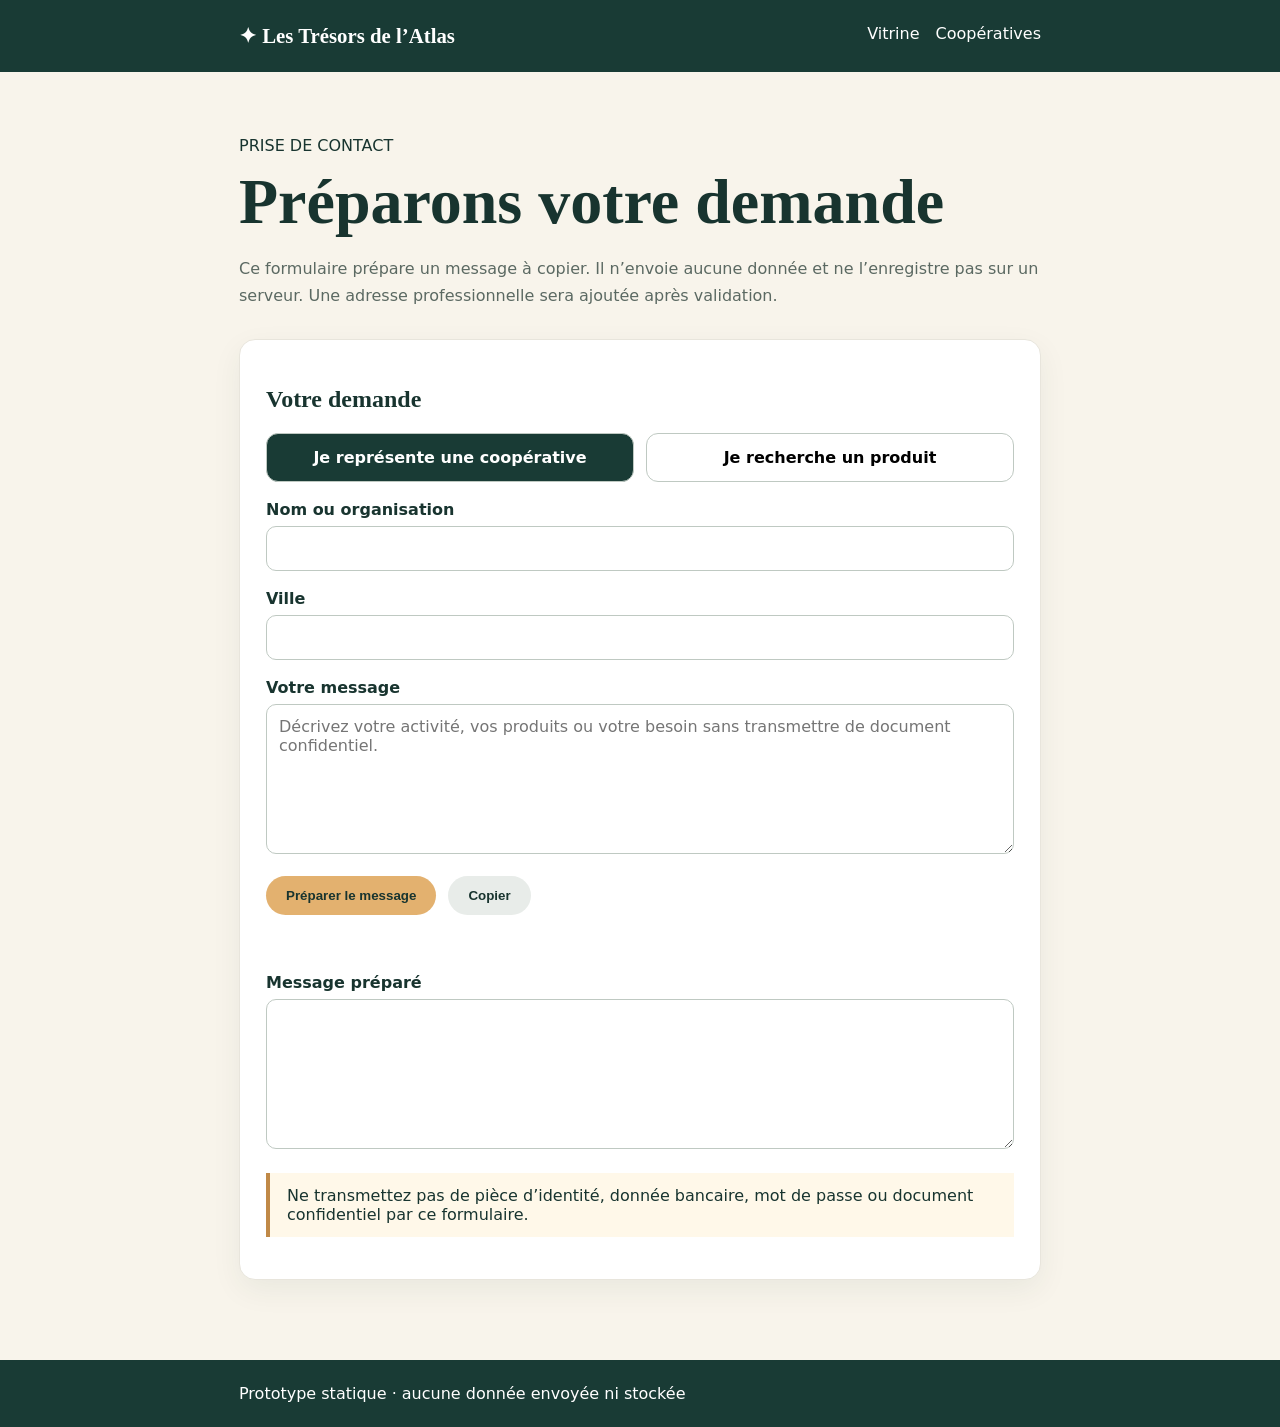
==== contact.html @ ab1c6336 "feat: add safe public contact experience" ====
<!doctype html>
<html lang="fr">
<head>
  <meta charset="utf-8">
  <meta name="viewport" content="width=device-width,initial-scale=1">
  <meta name="theme-color" content="#193b35">
  <title>Contact — Les Trésors de l’Atlas</title>
  <style>
    :root{font-family:system-ui,-apple-system,Segoe UI,sans-serif;color:#18342f;background:#f8f4eb}*{box-sizing:border-box}body{margin:0}a{color:inherit}header,footer{background:#193b35;color:#fff}nav,main,footer>div{max-width:850px;margin:auto;padding:24px}nav{display:flex;justify-content:space-between;gap:20px}.brand{font:700 1.3rem Georgia,serif;text-decoration:none}.links{display:flex;gap:16px}.links a{text-decoration:none}main{padding-top:64px;padding-bottom:80px}h1,h2{font-family:Georgia,serif}h1{font-size:clamp(2.2rem,6vw,4rem);margin:10px 0}.intro,.help{color:#5b6962;line-height:1.7}.panel{background:#fff;border:1px solid #e8e5dc;border-radius:16px;padding:26px;margin-top:30px;box-shadow:0 10px 30px #173c3010}.choice{display:grid;grid-template-columns:1fr 1fr;gap:12px}.choice button{padding:14px;border:1px solid #bfc9c2;border-radius:12px;background:#fff;font:inherit;font-weight:700;cursor:pointer}.choice button[aria-pressed=true]{background:#193b35;color:#fff}.field{margin-top:18px}label{display:block;font-weight:700;margin-bottom:7px}input,textarea{width:100%;border:1px solid #bfc9c2;border-radius:10px;padding:12px;font:inherit}textarea{min-height:150px;resize:vertical}.actions{display:flex;gap:12px;flex-wrap:wrap;margin-top:18px}.button{border:0;border-radius:999px;padding:12px 20px;background:#e3b16f;color:#18342f;font-weight:800;cursor:pointer}.button.secondary{background:#e8ece9}.notice{border-left:4px solid #c08947;background:#fff8e9;padding:13px 17px;margin-top:20px}.status{font-weight:700;min-height:24px}@media(max-width:650px){.choice{grid-template-columns:1fr}.links{font-size:.9rem}}
  </style>
</head>
<body>
  <header><nav><a class="brand" href="index.html">✦ Les Trésors de l’Atlas</a><div class="links"><a href="index.html">Vitrine</a><a href="cooperatives.html">Coopératives</a></div></nav></header>
  <main>
    <div>PRISE DE CONTACT</div>
    <h1>Préparons votre demande</h1>
    <p class="intro">Ce formulaire prépare un message à copier. Il n’envoie aucune donnée et ne l’enregistre pas sur un serveur. Une adresse professionnelle sera ajoutée après validation.</p>
    <section class="panel" aria-labelledby="formTitle">
      <h2 id="formTitle">Votre demande</h2>
      <div class="choice" role="group" aria-label="Votre profil">
        <button type="button" data-profile="cooperative" aria-pressed="true">Je représente une coopérative</button>
        <button type="button" data-profile="buyer" aria-pressed="false">Je recherche un produit</button>
      </div>
      <div class="field"><label for="name">Nom ou organisation</label><input id="name" autocomplete="name" maxlength="100"></div>
      <div class="field"><label for="city">Ville</label><input id="city" autocomplete="address-level2" maxlength="80"></div>
      <div class="field"><label for="message">Votre message</label><textarea id="message" maxlength="1200" placeholder="Décrivez votre activité, vos produits ou votre besoin sans transmettre de document confidentiel."></textarea></div>
      <div class="actions"><button class="button" id="prepare" type="button">Préparer le message</button><button class="button secondary" id="copy" type="button" disabled>Copier</button></div>
      <p class="status" id="status" role="status"></p>
      <div class="field"><label for="result">Message préparé</label><textarea id="result" readonly></textarea></div>
      <p class="notice">Ne transmettez pas de pièce d’identité, donnée bancaire, mot de passe ou document confidentiel par ce formulaire.</p>
    </section>
  </main>
  <footer><div>Prototype statique · aucune donnée envoyée ni stockée</div></footer>
  <script>
    let profile = 'cooperative';
    const buttons = document.querySelectorAll('[data-profile]');
    buttons.forEach(button => button.addEventListener('click', () => {
      profile = button.dataset.profile;
      buttons.forEach(item => item.setAttribute('aria-pressed', String(item === button)));
    }));
    document.querySelector('#prepare').addEventListener('click', () => {
      const name = document.querySelector('#name').value.trim();
      const city = document.querySelector('#city').value.trim();
      const details = document.querySelector('#message').value.trim();
      if (!name || !city || !details) {
        document.querySelector('#status').textContent = 'Complétez les trois champs avant de préparer le message.';
        return;
      }
      const subject = profile === 'cooperative' ? 'Proposition de référencement d’une coopérative' : 'Demande d’information sur un produit';
      const result = `${subject}\n\nNom ou organisation : ${name}\nVille : ${city}\n\n${details}\n\nJe souhaite être recontacté(e) au sujet du projet Les Trésors de l’Atlas.`;
      document.querySelector('#result').value = result;
      document.querySelector('#copy').disabled = false;
      document.querySelector('#status').textContent = 'Message prêt. Vérifiez-le avant de le copier.';
    });
    document.querySelector('#copy').addEventListener('click', async () => {
      try { await navigator.clipboard.writeText(document.querySelector('#result').value); document.querySelector('#status').textContent = 'Message copié.'; }
      catch { document.querySelector('#result').select(); document.querySelector('#status').textContent = 'Copie automatique indisponible : copiez le texte sélectionné.'; }
    });
  </script>
</body>
</html>
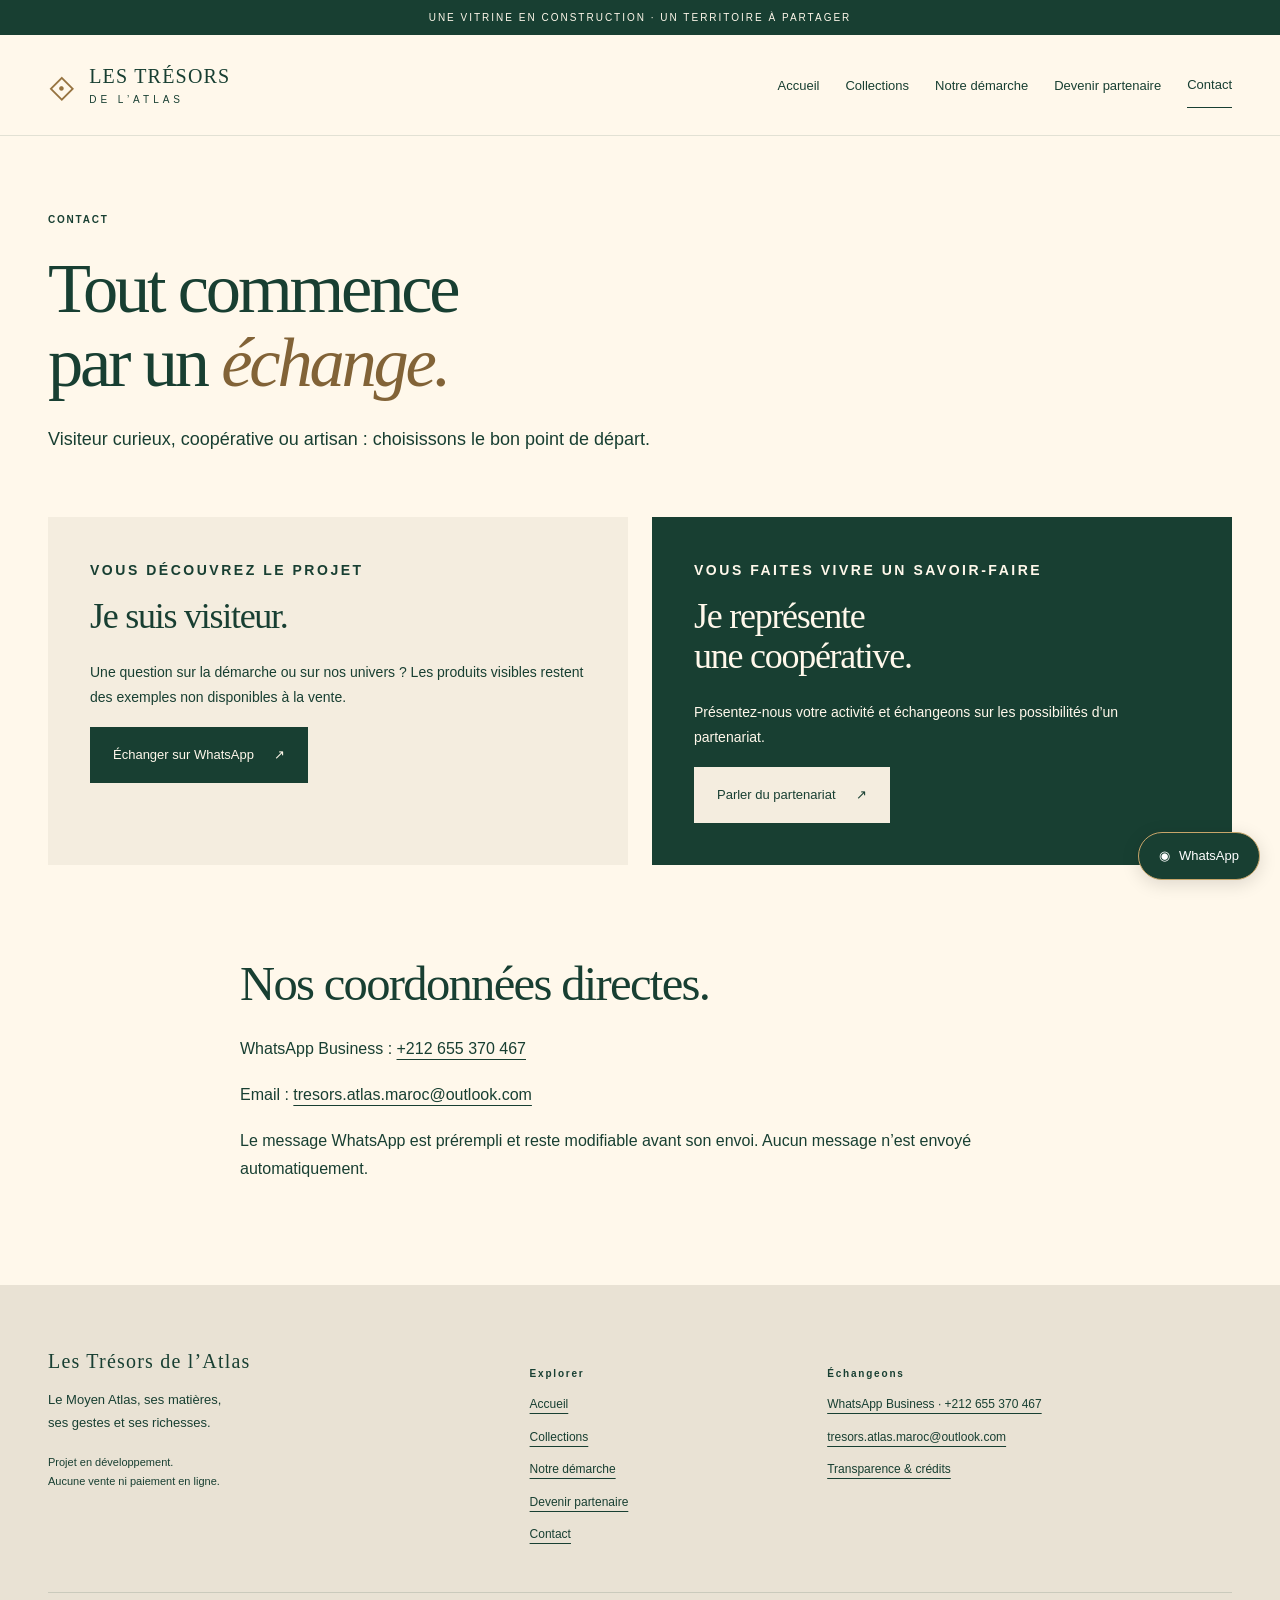
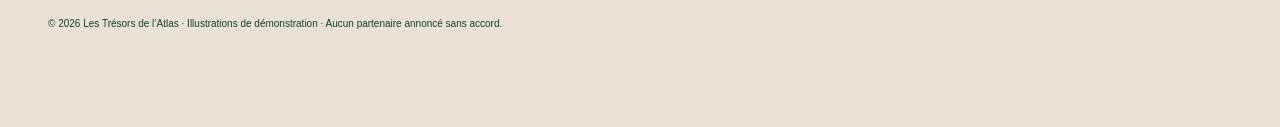
==== commit 5d4ae4fa: "Prepare Premium V3 showcase and gated Pages deployment" ====
--- a/contact.html
+++ b/contact.html
@@ -1,61 +1,56 @@
-<!doctype html>
-<html lang="fr">
+<!doctype html><html lang="fr">
 <head>
-  <meta charset="utf-8">
-  <meta name="viewport" content="width=device-width,initial-scale=1">
-  <meta name="theme-color" content="#193b35">
-  <title>Contact — Les Trésors de l’Atlas</title>
-  <style>
-    :root{font-family:system-ui,-apple-system,Segoe UI,sans-serif;color:#18342f;background:#f8f4eb}*{box-sizing:border-box}body{margin:0}a{color:inherit}header,footer{background:#193b35;color:#fff}nav,main,footer>div{max-width:850px;margin:auto;padding:24px}nav{display:flex;justify-content:space-between;gap:20px}.brand{font:700 1.3rem Georgia,serif;text-decoration:none}.links{display:flex;gap:16px}.links a{text-decoration:none}main{padding-top:64px;padding-bottom:80px}h1,h2{font-family:Georgia,serif}h1{font-size:clamp(2.2rem,6vw,4rem);margin:10px 0}.intro,.help{color:#5b6962;line-height:1.7}.panel{background:#fff;border:1px solid #e8e5dc;border-radius:16px;padding:26px;margin-top:30px;box-shadow:0 10px 30px #173c3010}.choice{display:grid;grid-template-columns:1fr 1fr;gap:12px}.choice button{padding:14px;border:1px solid #bfc9c2;border-radius:12px;background:#fff;font:inherit;font-weight:700;cursor:pointer}.choice button[aria-pressed=true]{background:#193b35;color:#fff}.field{margin-top:18px}label{display:block;font-weight:700;margin-bottom:7px}input,textarea{width:100%;border:1px solid #bfc9c2;border-radius:10px;padding:12px;font:inherit}textarea{min-height:150px;resize:vertical}.actions{display:flex;gap:12px;flex-wrap:wrap;margin-top:18px}.button{border:0;border-radius:999px;padding:12px 20px;background:#e3b16f;color:#18342f;font-weight:800;cursor:pointer}.button.secondary{background:#e8ece9}.notice{border-left:4px solid #c08947;background:#fff8e9;padding:13px 17px;margin-top:20px}.status{font-weight:700;min-height:24px}@media(max-width:650px){.choice{grid-template-columns:1fr}.links{font-size:.9rem}}
-  </style>
+<meta charset="utf-8">
+<meta name="viewport" content="width=device-width,initial-scale=1">
+<meta name="theme-color" content="#183F32"><title>Contact — Les Trésors de l’Atlas</title>
+<meta name="description" content="Contactez Les Trésors de l’Atlas sur WhatsApp ou par email, comme visiteur, coopérative ou artisan.">
+<link rel="canonical" href="https://mostafa12345hal.github.io/Les-tr-sors-de-l-atlas/contact.html">
+<meta property="og:title" content="Contact — Les Trésors de l’Atlas">
+<meta property="og:description" content="Contactez Les Trésors de l’Atlas sur WhatsApp ou par email, comme visiteur, coopérative ou artisan.">
+<meta property="og:type" content="website">
+<meta property="og:locale" content="fr_MA">
+<link rel="icon" href="assets/embleme.svg" type="image/svg+xml">
+<link rel="stylesheet" href="assets/premium-v3.css">
+<script src="assets/premium-v3.js" defer></script>
 </head>
-<body>
-  <header><nav><a class="brand" href="index.html">✦ Les Trésors de l’Atlas</a><div class="links"><a href="index.html">Vitrine</a><a href="cooperatives.html">Coopératives</a></div></nav></header>
-  <main>
-    <div>PRISE DE CONTACT</div>
-    <h1>Préparons votre demande</h1>
-    <p class="intro">Ce formulaire prépare un message à copier. Il n’envoie aucune donnée et ne l’enregistre pas sur un serveur. Une adresse professionnelle sera ajoutée après validation.</p>
-    <section class="panel" aria-labelledby="formTitle">
-      <h2 id="formTitle">Votre demande</h2>
-      <div class="choice" role="group" aria-label="Votre profil">
-        <button type="button" data-profile="cooperative" aria-pressed="true">Je représente une coopérative</button>
-        <button type="button" data-profile="buyer" aria-pressed="false">Je recherche un produit</button>
-      </div>
-      <div class="field"><label for="name">Nom ou organisation</label><input id="name" autocomplete="name" maxlength="100"></div>
-      <div class="field"><label for="city">Ville</label><input id="city" autocomplete="address-level2" maxlength="80"></div>
-      <div class="field"><label for="message">Votre message</label><textarea id="message" maxlength="1200" placeholder="Décrivez votre activité, vos produits ou votre besoin sans transmettre de document confidentiel."></textarea></div>
-      <div class="actions"><button class="button" id="prepare" type="button">Préparer le message</button><button class="button secondary" id="copy" type="button" disabled>Copier</button></div>
-      <p class="status" id="status" role="status"></p>
-      <div class="field"><label for="result">Message préparé</label><textarea id="result" readonly></textarea></div>
-      <p class="notice">Ne transmettez pas de pièce d’identité, donnée bancaire, mot de passe ou document confidentiel par ce formulaire.</p>
-    </section>
-  </main>
-  <footer><div>Prototype statique · aucune donnée envoyée ni stockée</div></footer>
-  <script>
-    let profile = 'cooperative';
-    const buttons = document.querySelectorAll('[data-profile]');
-    buttons.forEach(button => button.addEventListener('click', () => {
-      profile = button.dataset.profile;
-      buttons.forEach(item => item.setAttribute('aria-pressed', String(item === button)));
-    }));
-    document.querySelector('#prepare').addEventListener('click', () => {
-      const name = document.querySelector('#name').value.trim();
-      const city = document.querySelector('#city').value.trim();
-      const details = document.querySelector('#message').value.trim();
-      if (!name || !city || !details) {
-        document.querySelector('#status').textContent = 'Complétez les trois champs avant de préparer le message.';
-        return;
-      }
-      const subject = profile === 'cooperative' ? 'Proposition de référencement d’une coopérative' : 'Demande d’information sur un produit';
-      const result = `${subject}\n\nNom ou organisation : ${name}\nVille : ${city}\n\n${details}\n\nJe souhaite être recontacté(e) au sujet du projet Les Trésors de l’Atlas.`;
-      document.querySelector('#result').value = result;
-      document.querySelector('#copy').disabled = false;
-      document.querySelector('#status').textContent = 'Message prêt. Vérifiez-le avant de le copier.';
-    });
-    document.querySelector('#copy').addEventListener('click', async () => {
-      try { await navigator.clipboard.writeText(document.querySelector('#result').value); document.querySelector('#status').textContent = 'Message copié.'; }
-      catch { document.querySelector('#result').select(); document.querySelector('#status').textContent = 'Copie automatique indisponible : copiez le texte sélectionné.'; }
-    });
-  </script>
-</body>
-</html>
+<body><a class="skip" href="#contenu">Aller au contenu</a>
+<div class="topline">UNE VITRINE EN CONSTRUCTION · UN TERRITOIRE À PARTAGER</div>
+<header>
+<div class="nav wrap"><a class="brand" href="index.html"><span class="brand-mark" aria-hidden="true">⟐</span><span>LES TRÉSORS<span class="brand-sub">DE L’ATLAS</span></span></a><button class="menu-toggle" aria-expanded="false" aria-controls="navigation">Menu <span aria-hidden="true">☰</span></button>
+<nav id="navigation" aria-label="Navigation principale"><a href="index.html">Accueil</a><a href="collections.html">Collections</a><a href="demarche.html">Notre démarche</a><a href="devenir-partenaire.html">Devenir partenaire</a><a href="contact.html" aria-current="page">Contact</a></nav></div>
+</header>
+<main id="contenu">
+<section class="page-intro wrap">
+<p class="eyebrow">CONTACT</p>
+<h1>Tout commence<br>par un <em>échange.</em></h1>
+<p class="lead">Visiteur curieux, coopérative ou artisan : choisissons le bon point de départ.</p>
+</section>
+<section class="wrap contact-grid">
+<article class="contact-card">
+<p class="eyebrow">VOUS DÉCOUVREZ LE PROJET</p>
+<h2>Je suis visiteur.</h2>
+<p>Une question sur la démarche ou sur nos univers ? Les produits visibles restent des exemples non disponibles à la vente.</p><a class="button " href="https://wa.me/212655370467?text=Bonjour%2C%20je%20souhaite%20d%C3%A9couvrir%20le%20projet%20Les%20Tr%C3%A9sors%20de%20l%E2%80%99Atlas%20et%20ses%20univers%20de%20d%C3%A9monstration.">Échanger sur WhatsApp <span aria-hidden="true">↗</span></a></article>
+<article class="contact-card green">
+<p class="eyebrow">VOUS FAITES VIVRE UN SAVOIR-FAIRE</p>
+<h2>Je représente<br>une coopérative.</h2>
+<p>Présentez-nous votre activité et échangeons sur les possibilités d’un partenariat.</p><a class="button " href="https://wa.me/212655370467?text=Bonjour%2C%20je%20repr%C3%A9sente%20une%20coop%C3%A9rative%20ou%20un%20atelier%20et%20souhaite%20discuter%20d%E2%80%99un%20partenariat%20avec%20Les%20Tr%C3%A9sors%20de%20l%E2%80%99Atlas.">Parler du partenariat <span aria-hidden="true">↗</span></a></article>
+</section>
+<section class="section wrap reading">
+<h2>Nos coordonnées directes.</h2>
+<p>WhatsApp Business : <a href="https://wa.me/212655370467?text=Bonjour%2C%20je%20souhaite%20d%C3%A9couvrir%20le%20projet%20Les%20Tr%C3%A9sors%20de%20l%E2%80%99Atlas%20et%20ses%20univers%20de%20d%C3%A9monstration.">+212 655 370 467</a></p>
+<p>Email : <a class="email" href="mailto:tresors.atlas.maroc@outlook.com">tresors.atlas.maroc@outlook.com</a></p>
+<p>Le message WhatsApp est prérempli et reste modifiable avant son envoi. Aucun message n’est envoyé automatiquement.</p>
+</section>
+</main>
+<footer>
+<div class="wrap footer-grid">
+<div><a class="brand" href="index.html">Les Trésors de l’Atlas</a>
+<p>Le Moyen Atlas, ses matières,<br>ses gestes et ses richesses.</p>
+<p class="small">Projet en développement.<br>Aucune vente ni paiement en ligne.</p></div>
+<div>
+<p class="eyebrow">Explorer</p><a href="index.html">Accueil</a><a href="collections.html">Collections</a><a href="demarche.html">Notre démarche</a><a href="devenir-partenaire.html">Devenir partenaire</a><a href="contact.html" aria-current="page">Contact</a></div>
+<div>
+<p class="eyebrow">Échangeons</p><a href="https://wa.me/212655370467?text=Bonjour%2C%20je%20souhaite%20d%C3%A9couvrir%20le%20projet%20Les%20Tr%C3%A9sors%20de%20l%E2%80%99Atlas%20et%20ses%20univers%20de%20d%C3%A9monstration.">WhatsApp Business · +212 655 370 467</a><a href="mailto:tresors.atlas.maroc@outlook.com">tresors.atlas.maroc@outlook.com</a><a href="demarche.html#transparence">Transparence &amp; crédits</a></div></div>
+<div class="wrap footer-bottom">© 2026 Les Trésors de l’Atlas · Illustrations de démonstration · Aucun partenaire annoncé sans accord.</div>
+</footer><a class="whatsapp" href="https://wa.me/212655370467?text=Bonjour%2C%20je%20souhaite%20d%C3%A9couvrir%20le%20projet%20Les%20Tr%C3%A9sors%20de%20l%E2%80%99Atlas%20et%20ses%20univers%20de%20d%C3%A9monstration." aria-label="Contacter Les Trésors de l’Atlas sur WhatsApp"><span aria-hidden="true">◉</span> WhatsApp</a>
+</body></html>
--- a/assets/premium-v3.css
+++ b/assets/premium-v3.css
@@ -0,0 +1,161 @@
+@charset "UTF-8";
+:root{--green:#183F32;--beige:#F4EDDF;--gold:#C7A56A;--cream:#FFF8EB;--muted:#506357;font-family:Arial,Helvetica,sans-serif;color:var(--green);background:var(--cream);font-synthesis:none}
+*{box-sizing:border-box}
+body{margin:0}
+a{color:inherit;text-underline-offset:5px}
+button{font:inherit}
+a,button{-webkit-tap-highlight-color:transparent}
+a:focus-visible,button:focus-visible{outline:3px solid #98713b;outline-offset:6px}
+h1,h2,h3,p,figure{margin:0}
+h1,h2,h3{font-family:Georgia,'Times New Roman',serif;font-weight:400}
+h1{font-size:clamp(3.1rem,5.5vw,5.8rem);line-height:1.05;letter-spacing:-.045em;margin:24px 0}
+h2{font-size:clamp(2.2rem,3.8vw,3.8rem);line-height:1.12;letter-spacing:-.035em;margin:14px 0 24px}
+h3{font-size:1.65rem;line-height:1.2;margin-bottom:14px}
+em{font-weight:400;color:#826337}
+p{line-height:1.75;margin-bottom:18px}
+img{display:block;width:100%;height:auto}
+button,a{touch-action:manipulation}
+.wrap{width:min(1280px,calc(100% - 96px));margin:auto}
+.topline{text-align:center;background:var(--green);color:var(--cream);font-size:10px;letter-spacing:.2em;padding:12px 16px}
+header{border-bottom:1px solid #183f3220;background:var(--cream)}
+.nav{min-height:100px;display:flex;justify-content:space-between;align-items:center;gap:28px}
+.brand{text-decoration:none;display:flex;align-items:center;gap:12px;font-family:Georgia,serif;font-size:20px;letter-spacing:.06em}
+.brand-mark{font-size:46px;color:#967340}
+.brand-sub{display:block;font-family:Arial,sans-serif;font-size:10px;letter-spacing:.4em;margin-top:6px}
+nav{display:flex;gap:26px;align-items:center}
+nav a{font-size:13px;text-decoration:none;padding:15px 0}
+nav a[aria-current]{border-bottom:1px solid var(--green)}
+.menu-toggle{display:none}
+.hero{display:grid;grid-template-columns:1.04fr 1fr;gap:55px;padding-top:64px;padding-bottom:68px;align-items:center}
+.eyebrow{font-size:10px;letter-spacing:.18em;font-weight:700;line-height:1.6;margin-bottom:12px}
+.lead{font-size:18px;line-height:1.7;max-width:670px}
+.hero-copy .lead{max-width:510px}
+.hero-art img{border-radius:48% 48% 0 0;aspect-ratio:1.04;object-fit:cover}
+.hero-art figcaption,figcaption{font-size:10px;line-height:1.6;letter-spacing:.06em;margin-top:12px}
+.hero-art figcaption{display:flex;justify-content:space-between;gap:16px}
+.hero-art figcaption span{font-style:italic;letter-spacing:0}
+.actions{display:flex;flex-wrap:wrap;gap:12px;margin-top:28px}
+.button{display:inline-flex;gap:20px;align-items:center;justify-content:space-between;background:var(--green);color:var(--cream);text-decoration:none;font-size:13px;line-height:1.5;padding:17px 22px;border:1px solid var(--green);max-width:100%;min-height:48px}
+.button.secondary{background:transparent;color:var(--green)}
+.button:hover{background:#2c5544;color:white}
+.hero-note{font-size:11px;max-width:330px;color:var(--muted);margin-top:28px}
+.section{padding-top:78px;padding-bottom:84px}
+.section-head{display:flex;justify-content:space-between;align-items:end;gap:30px;margin-bottom:34px}
+.section-head h2{margin-bottom:0}
+.section-head>p{font-size:13px;color:var(--muted);margin:0}
+.cards{display:grid;grid-template-columns:repeat(3,1fr);gap:28px}
+.card .visual{display:block;overflow:hidden}
+.card img{aspect-ratio:1.2;object-fit:cover;transition:transform .3s}
+.card a:hover img{transform:scale(1.03)}
+.card-copy{padding:24px 0}
+.card-copy p{font-size:13px}
+.card-copy .eyebrow{font-size:10px}
+.card-copy h3{font-size:27px}
+.demo{border-top:1px solid #183f3230;padding-top:14px;font-size:11px!important;color:var(--muted)}
+.text-link{font-size:13px;font-weight:600}
+.story{background:var(--beige);padding:76px 0}
+.story-grid{display:grid;grid-template-columns:1fr 1fr;gap:80px;align-items:center}
+.story-grid p{font-size:15px}
+.story-grid .lead{font-size:22px;font-family:Georgia,serif}
+.values{display:grid;grid-template-columns:repeat(3,1fr);gap:40px;margin:45px 0 30px}
+.values>div{border-top:1px solid #b7b4a5;padding-top:22px}
+.values span{font-size:12px;color:#826337;display:block;margin-bottom:25px}
+.values p{font-size:14px}
+.cta{background:var(--green);color:var(--cream);padding:70px 0}
+.cta .button,.green .button{background:var(--beige);color:var(--green);border-color:var(--beige)}
+footer{padding:65px 0 95px;background:#e9e2d4}
+.footer-grid{display:grid;grid-template-columns:1.2fr .7fr 1.1fr;gap:40px}
+.footer-grid a:not(.brand){display:block;font-size:12px;line-height:1.7;margin:12px 0;overflow-wrap:anywhere}
+.footer-grid p{font-size:13px;margin-top:16px}
+.footer-grid .eyebrow{font-size:10px}
+.footer-grid .small{font-size:11px}
+.footer-bottom{border-top:1px solid #183f3225;margin-top:36px;padding-top:22px;font-size:10px;line-height:1.7}
+.whatsapp{position:fixed;bottom:20px;right:20px;z-index:10;background:var(--green);color:white;border:1px solid var(--gold);box-shadow:0 4px 18px #0002;border-radius:40px;padding:15px 20px;display:flex;gap:9px;font-size:13px;text-decoration:none;min-height:48px}
+.skip{position:absolute;top:-100px;z-index:30;background:var(--cream);padding:15px}
+.skip:focus{top:0}
+.page-intro{padding:76px 0 45px}
+.page-intro h1{max-width:1000px}
+.page-intro .lead{max-width:710px}
+.notice{border-left:2px solid var(--gold);padding:14px 20px;background:var(--beige);font-size:13px}
+.category-links{display:flex;flex-wrap:wrap;gap:24px;margin-top:30px;font-size:14px}
+.category-links a{padding:12px 0}
+.product{display:grid;grid-template-columns:1fr 1fr;gap:65px;padding-top:65px;padding-bottom:65px;border-top:1px solid #183f3225;scroll-margin-top:24px}
+.product img{aspect-ratio:1;object-fit:cover}
+.product h2{font-size:44px}
+.product h3{font-size:22px;margin-top:25px}
+.product p{font-size:14px}
+.product dl{margin:24px 0}
+.product dl>div{display:flex;justify-content:space-between;gap:20px;border-bottom:1px solid #183f3220;padding:11px 0;font-size:13px}
+.product dd{margin:0;color:var(--muted)}
+.reading{max-width:800px}
+.compact{padding-top:15px}
+.journey{list-style:none;padding:0;display:grid;grid-template-columns:1fr 1fr;gap:25px 60px;margin:36px 0}
+.journey li{display:flex;gap:22px;border-top:1px solid #183f3225;padding-top:24px}
+.journey li>span{font-family:Georgia,serif;font-size:32px;color:#826337}
+.journey h3{font-size:24px}
+.journey p{font-size:14px}
+.contact-grid{display:grid;grid-template-columns:1fr 1fr;gap:24px}
+.contact-card{background:var(--beige);padding:42px}
+.contact-card h2{font-size:36px}
+.contact-card p{font-size:14px}
+.green{background:var(--green);color:var(--cream)}
+.email{overflow-wrap:anywhere}
+@media(min-width:1450px){.hero{padding-top:80px;padding-bottom:90px}
+}
+@media(max-width:1050px){.wrap{width:calc(100% - 48px)}
+nav{gap:14px}
+nav a{font-size:12px}
+.hero{gap:30px}
+.story-grid{gap:40px}
+.product{gap:35px}
+}
+@media(max-width:760px){.wrap{width:calc(100% - 40px)}
+.topline{font-size:8px;letter-spacing:.12em}
+.nav{min-height:82px;flex-wrap:wrap;gap:0}
+.brand{font-size:17px}
+.brand-mark{font-size:35px}
+.brand-sub{font-size:9px}
+.menu-toggle{display:block;background:transparent;border:1px solid #183f3260;padding:12px;color:var(--green);font-size:12px;min-height:44px}
+#navigation{display:none;width:100%;padding:12px 0 20px}
+#navigation.open{display:flex;flex-direction:column;align-items:stretch;gap:0}
+#navigation a{padding:14px 0;font-size:14px}
+.hero{grid-template-columns:1fr;padding-top:44px;padding-bottom:42px;gap:28px}
+h1{font-size:49px}
+.hero .lead{font-size:16px}
+.hero-art{max-width:500px;width:100%;margin:auto}
+.hero-art img{aspect-ratio:1.25}
+.hero-note{margin-top:20px;margin-bottom:0}
+.actions{gap:10px}
+.button{font-size:12px;padding:15px 17px}
+.section{padding-top:48px;padding-bottom:50px}
+.section-head{display:block}
+.section-head>p{margin-top:20px}
+.cards{grid-template-columns:1fr;gap:26px}
+.card-copy{padding:20px 0 0}
+.card img{aspect-ratio:1.35}
+.story{padding:48px 0}
+.story-grid,.values,.footer-grid,.product,.contact-grid,.journey{grid-template-columns:1fr;gap:26px}
+.values{margin-top:28px}
+.values span{margin-bottom:16px}
+.footer-grid{gap:22px}
+.footer-grid p{margin-top:10px}
+.footer-grid .brand{font-size:20px}
+.cta{padding:45px 0}
+.page-intro{padding:45px 0 35px}
+.page-intro .lead{font-size:16px}
+.product{padding-top:38px;padding-bottom:45px}
+.product h2{font-size:37px}
+.product img{aspect-ratio:1.2}
+.contact-card{padding:30px 24px}
+.contact-card h2{font-size:32px}
+.whatsapp{right:14px;bottom:14px;padding:13px 17px}
+.category-links{gap:6px 20px}
+.journey{gap:12px}
+h2{font-size:36px}
+footer{padding-top:45px}
+.reading{max-width:800px}
+.hero-art figcaption{font-size:9px}
+}
+@media(prefers-reduced-motion:reduce){*{scroll-behavior:auto!important;transition:none!important}
+}
+
